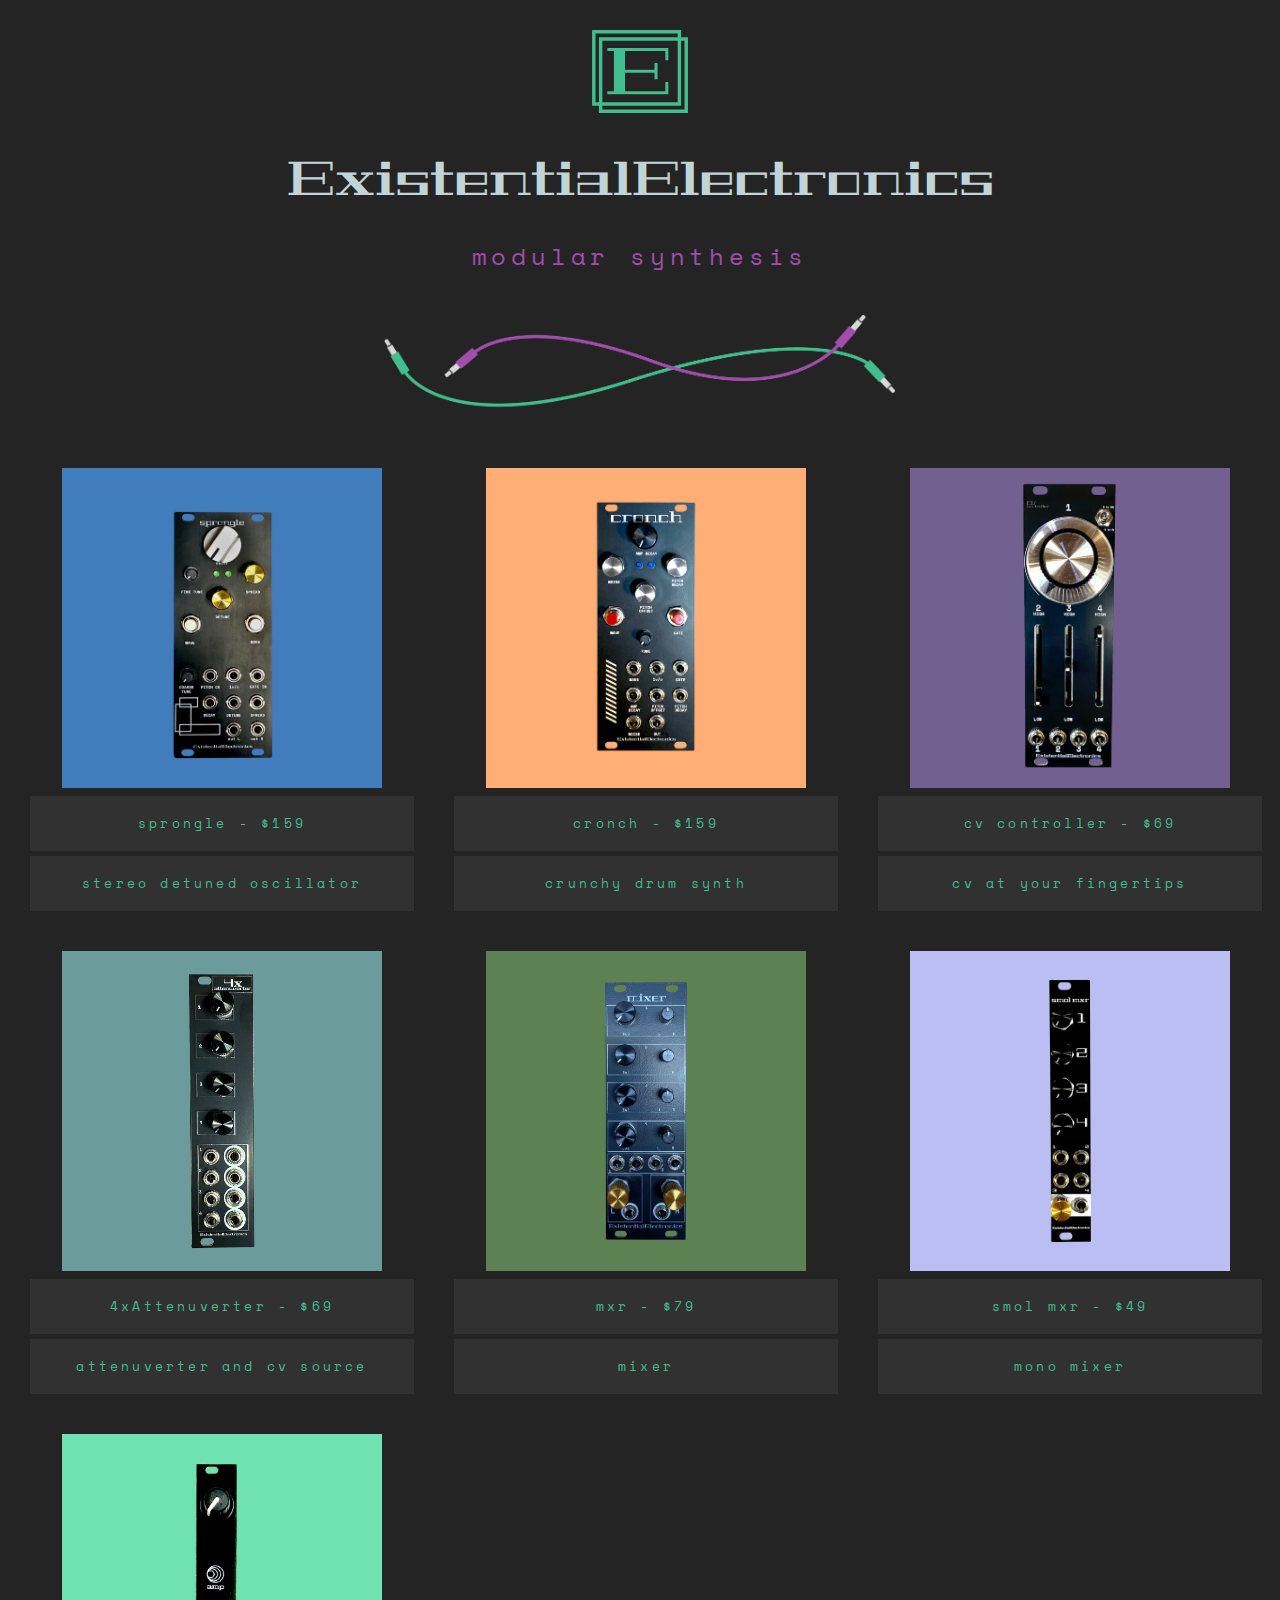
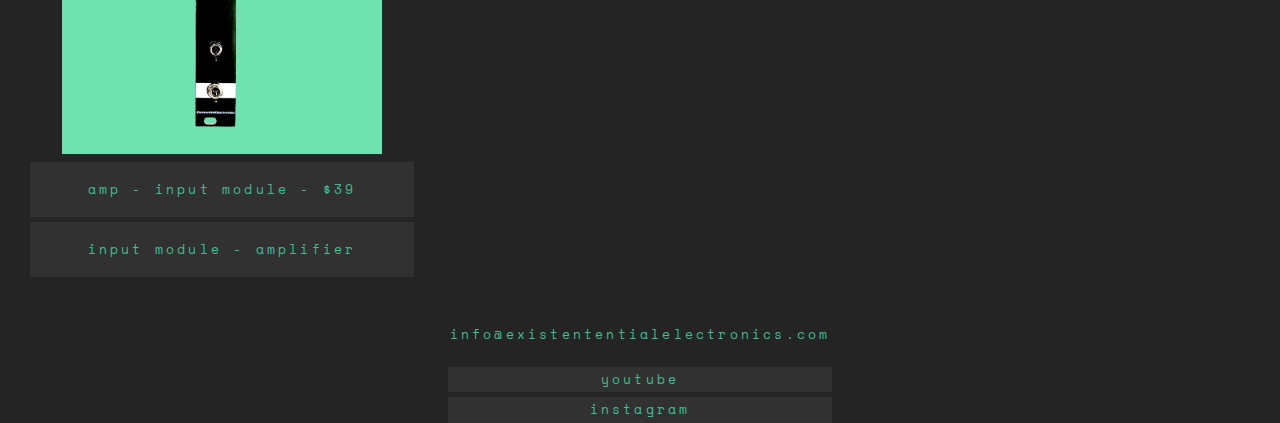
==== index.html @ 74c5ffdb "mxr to mixer" ====
<!DOCTYPE html>
<html>
<head>
    <meta charset="UTF-8" />

    <link rel="preconnect" href="https://fonts.googleapis.com">
<link rel="preconnect" href="https://fonts.gstatic.com" crossorigin>
<link href="https://fonts.googleapis.com/css2?family=Geostar+Fill&family=Space+Mono&display=swap" rel="stylesheet">
<link rel="stylesheet" href="styles.css">
<link rel="icon" type="image/x-icon" href="favicon.png">
<meta name="viewport" content="width=device-width">

<title>ExistentialElectronics</title>
</head>
<body>
   <img class="logo" src="existential emblem.svg" alt="emblem">

    <h1>ExistentialElectronics</h1>
    <h2>modular synthesis</h2>

    <div class="grid-item"><img style="width: 40vw;" src="cables.png" alt="gray"></div>
<!-- grid of products -->
    <div class="grid-container">
    <!-- sprongle -->
         <div class="grid-item">
            <a href="https://existentialelectronics.com/sprongle" target="_self">
                <img class="grid-image" src="sprongle2.22frontblue.png" alt="Sprongle">
                <div class="buy"><p>sprongle - $159</p></div>
                    <div class="buy"><p>stereo detuned oscillator</p></div></a>
                </div>   

<!-- cronch -->
       <div class="grid-item">
        <a href="https://existentialelectronics.com/cronch" target="_self">
            <img class="grid-image" src="cronch_front.png" alt="4x attenuverter">
            <div class="buy"><p>cronch - $159 </p></div>
                <div class="buy"><p>crunchy drum synth</p></div></a>
            </div>
  
  
<!-- cv controller -->
    <div class="grid-item">
        <a href="https://existentialelectronics.com/cv-controller" target="_self">
            <img class="grid-image" src="cv_controller_purple.png" alt="linear cv controller">
                <div class="buy"><p>cv controller - $69<br> </p></div>
                <div class="buy"><p>cv at your fingertips</p></div></a>
                </div>


<!-- attenuverter -->
        <div class="grid-item">
            <a href="https://existentialelectronics.com/attenuverter" target="_self">
                <img class="grid-image" src="attenuverter4.0bluegray.png" alt="4x attenuverter">
                <div class="buy"><p>4xAttenuverter - $69 </p></div>
                    <div class="buy"><p>attenuverter and cv source</p></div></a>
                </div>
      



<!-- mxr -->
        <div class="grid-item">
            <a href="https://existentialelectronics.com/mxr" target="_self">
                <img class="grid-image" src="mxr_green.png" alt="mxr"><div class="buy"><p>mxr - $79 <br></p></div>
                <div class="buy"><p>mixer</p></div></a>
            </div>
        

    <!-- smol mxr  -->
    <div class="grid-item">
        <a href="https://existentialelectronics.com/smol-mxr" target="_self">
            <img class="grid-image" src="smol mxr.png" alt="linear cv controller">
            <div class="buy"><p>smol mxr - $49<br></p></div>
            <div class="buy"><p>mono mixer</p></div></a>
        </div>
       
    <!-- amp  -->
        <div class="grid-item">
            <a href="https://existentialelectronics.com/amp" target="_self">
                <img class="grid-image" src="amp front teal.png" alt="linear cv controller">
                    <div class="buy"><p>amp - input module - $39<br></p></div>
                    <div class="buy"><p>input module - amplifier</p></div></a>
                </div>

    
        <div class="grid-item"></div>
                
        <div class="grid-item"></div>

        <!-- <div class="grid-item"><div class="buy"><h3>Clearance:</h3></div>
            <div class="buy"><a href="https://reverb.com/item/76385346-4x-attenuverter-quad-attenuverter-cv-controller-existentialelectronics" target="_blank"> Attenuverter: Old Model</a></div></div> -->

                </div>
                <!-- end grid of products -->



                
                <div class="email"><a href="mailto: info@existententialelectronics.com" target="_blank">info@existententialelectronics.com</a></div>

                    <div class="buy"><a href="https://youtube.com/@existentialelectronics" target="_blank">youtube</a></div>
                    <div class="buy"><a href="https://www.instagram.com/existentialelectronics/" target="_blank">instagram</a></div>

</body>
</html>
---- styles.css ----
html{
    margin: 0;
    width: 100%;
    height: 100%;}

body{
    font-family: 'Space Mono', monospace;
    background-color: #242424;
    text-align: center;
    margin: 0;
    width: 100%;
    height: 100%;
}


h1{
    font-family: 'Geostar Fill', serif;
    font-weight: 400;
    font-size: .7rem;
    color: #c1d5d6;
    padding-top: 0;
}

h2{

    font-weight: 400;
    font-family: 'Space Mono', monospace;
    font-size: .5rem;
    letter-spacing: .3rem;
    color: #a14eac;
    text-align: center;
    padding: 0;
}

h3{

    font-weight: 400;
    font-family: 'Geostar Fill', serif;
    font-size: .5rem;
    letter-spacing: .3rem;
    color: #cacaca;
    text-align: center;
    padding: 0;
}

p{
    font-family: 'Space Mono', monospace;
    font-size: .4rem;
    font-weight: 400;
    color: #42BD91;
    text-align: center;
    line-height: 150%;


}

a{
    font-family: 'Space Mono', monospace;
    font-size: .4rem;
    font-weight: 400;
    color: #42BD91;
    text-align: center;
    line-height: 120%;
    letter-spacing: .2rem;
    display: block;
    text-decoration: none;


}

iframe{ 
    padding: 10px;
    margin: 10px;
    margin: auto;
    width: 150px;
    
}

.logo{

    width: 3rem;
    padding-top: 30px;
    padding-bottom: 0px;
}

.grid-container {
    display: grid;
    grid-template-columns: auto;
    padding: 10px;
    text-align: center;
  }

  .grid-item {
    
    padding: 20px;
    text-align: center;

  }

  .grid-image {
    width: 60vw;

  }


  .email {
padding:20px;  }


  .page-image {
    width: 60vw;



  }

  .buy{
    background-color: #313131;
    padding-top: 5px;
    padding-bottom: 5px;
    width: 60vw;
    text-align: center;
    margin: auto;
    margin-top: 5px;
  }

  .item-description{
    background-color: #313131;
    padding-top: 5px;
    padding-bottom: 5px;
    padding-left: 5px;
    padding-right: 5px;
    width: 60vw;
    text-align: center;
    margin: auto;
    margin-top: 5px;


  }


  @media  only screen and (min-width: 600px) {
    h1{
        font-size: 1.3rem ;
    }
    h2{
        font-size: 0.75em ;
    }

    
    h3{
        font-size: 0.75em ;
    }

    p{
        font-size: .75rem;
    }   

    a{
        font-size: .75rem;
    }   


    .logo{
        width: 4rem;
    }


 
      
  }


  @media   only screen and (min-width: 800px) {
    h1{
    font-size: 2rem ;
    }
    h2{
        font-size: 1rem ;
    }

    h3{
        font-size: 1rem ;
    }
    .grid-container {
        grid-template-columns: auto auto auto;

    }
    .grid-image{   
         width: 25vw;
    }

    .buy{
    width:30vw;

    }

    
    .item-description{
        width:30vw;
    
        }

    p{
        font-size: .8rem;
    }
    a{
        font-size: .8rem;
    }

    .logo{
        width: 5rem;
    }


  }


  @media  only screen and (min-width: 950px) {
    h1{
    font-size: 3rem;
    }
    h2{
        font-size: 1.5rem;
    }

    h3{
        font-size: 1.5rem;
    }

    .logo{
        width: 6rem;
    }



  }
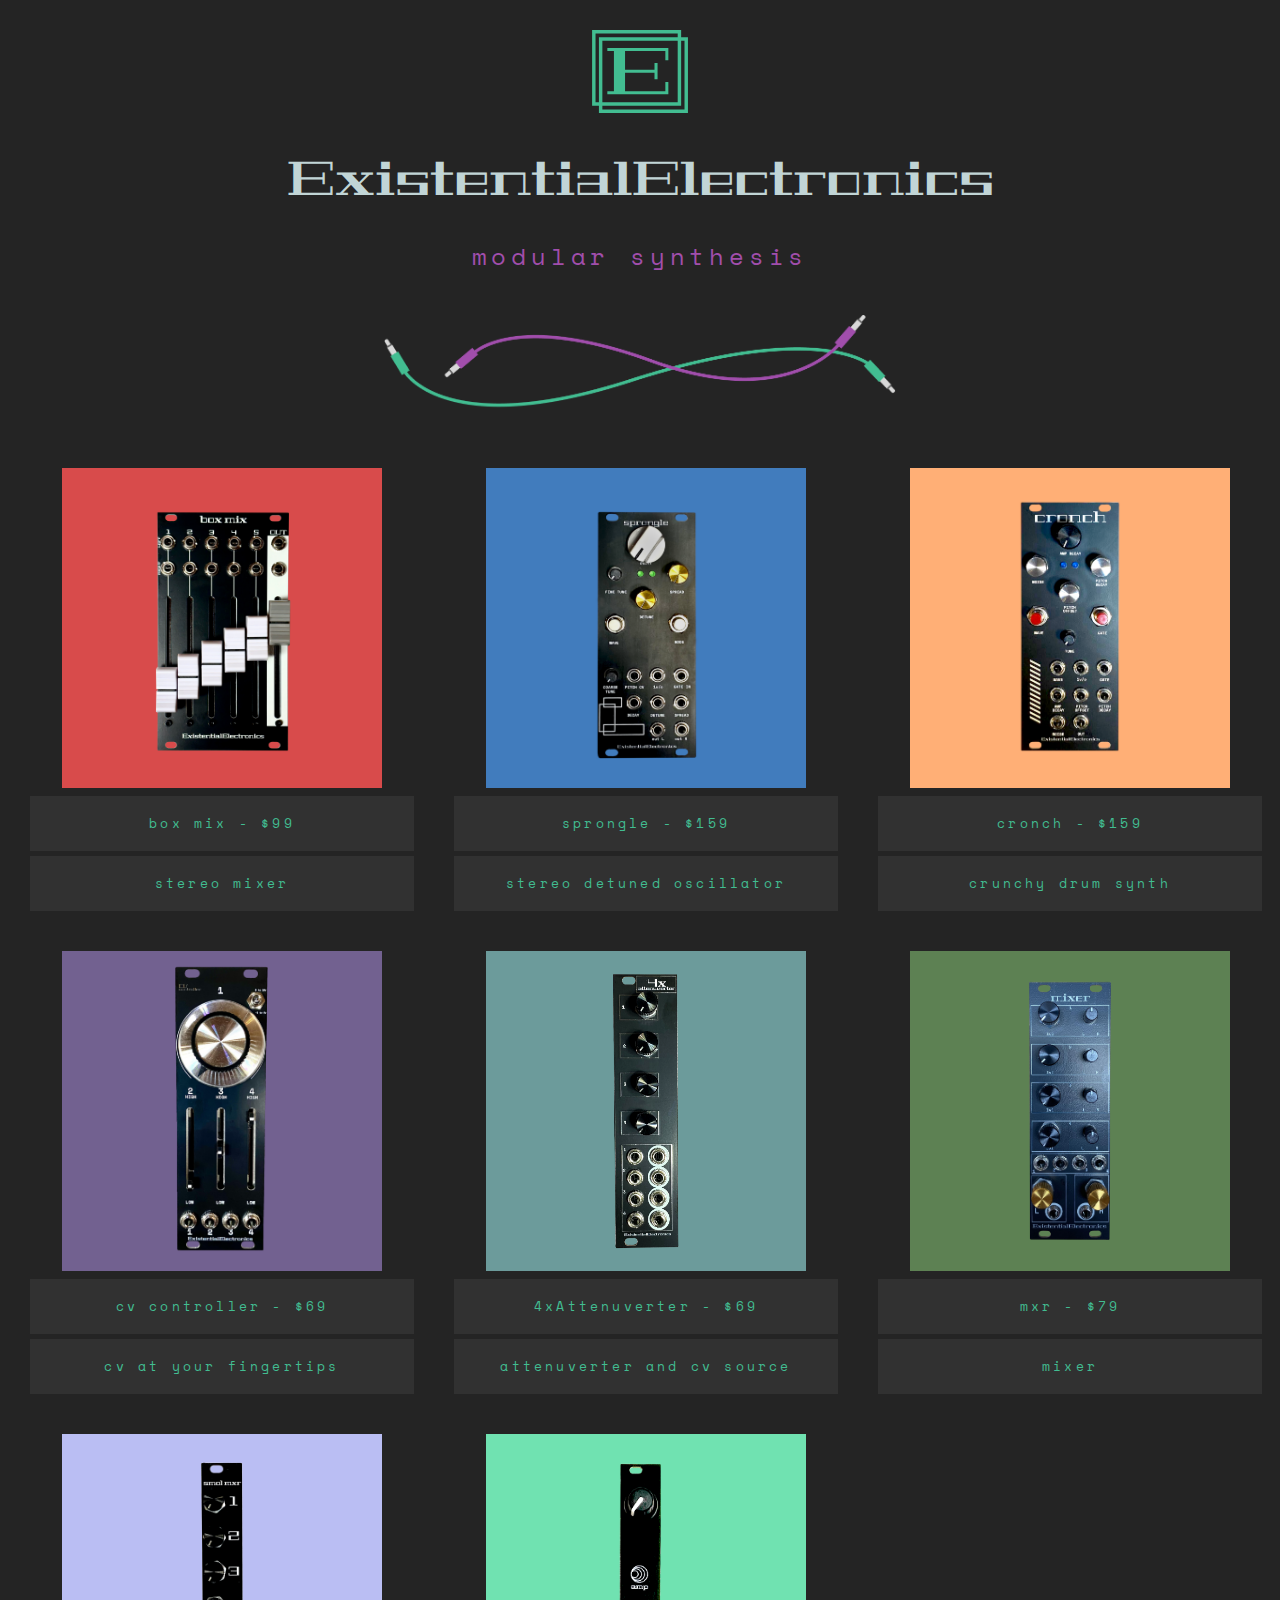
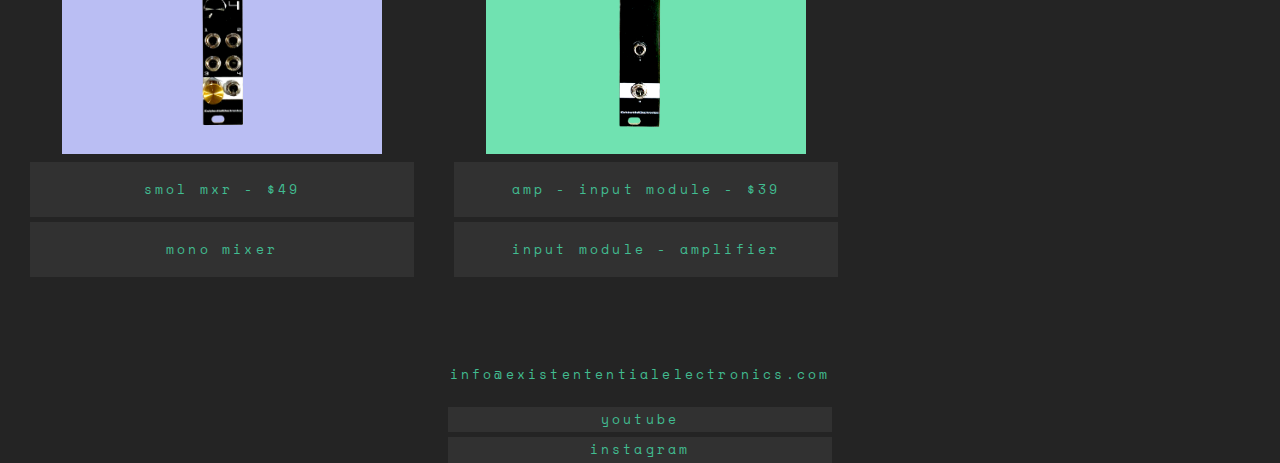
==== commit c6dff9e1: "add box mix" ====
--- a/index.html
+++ b/index.html
@@ -21,6 +21,15 @@
     <div class="grid-item"><img style="width: 40vw;" src="cables.png" alt="gray"></div>
 <!-- grid of products -->
     <div class="grid-container">
+    
+    <!-- box mix -->
+    <div class="grid-item">
+        <a href="https://existentialelectronics.com/box-mix" target="_self">
+            <img class="grid-image" src="box mix front.png" alt="Sprongle">
+            <div class="buy"><p>box mix - $99</p></div>
+                <div class="buy"><p>stereo mixer</p></div></a>
+            </div>   
+
     <!-- sprongle -->
          <div class="grid-item">
             <a href="https://existentialelectronics.com/sprongle" target="_self">
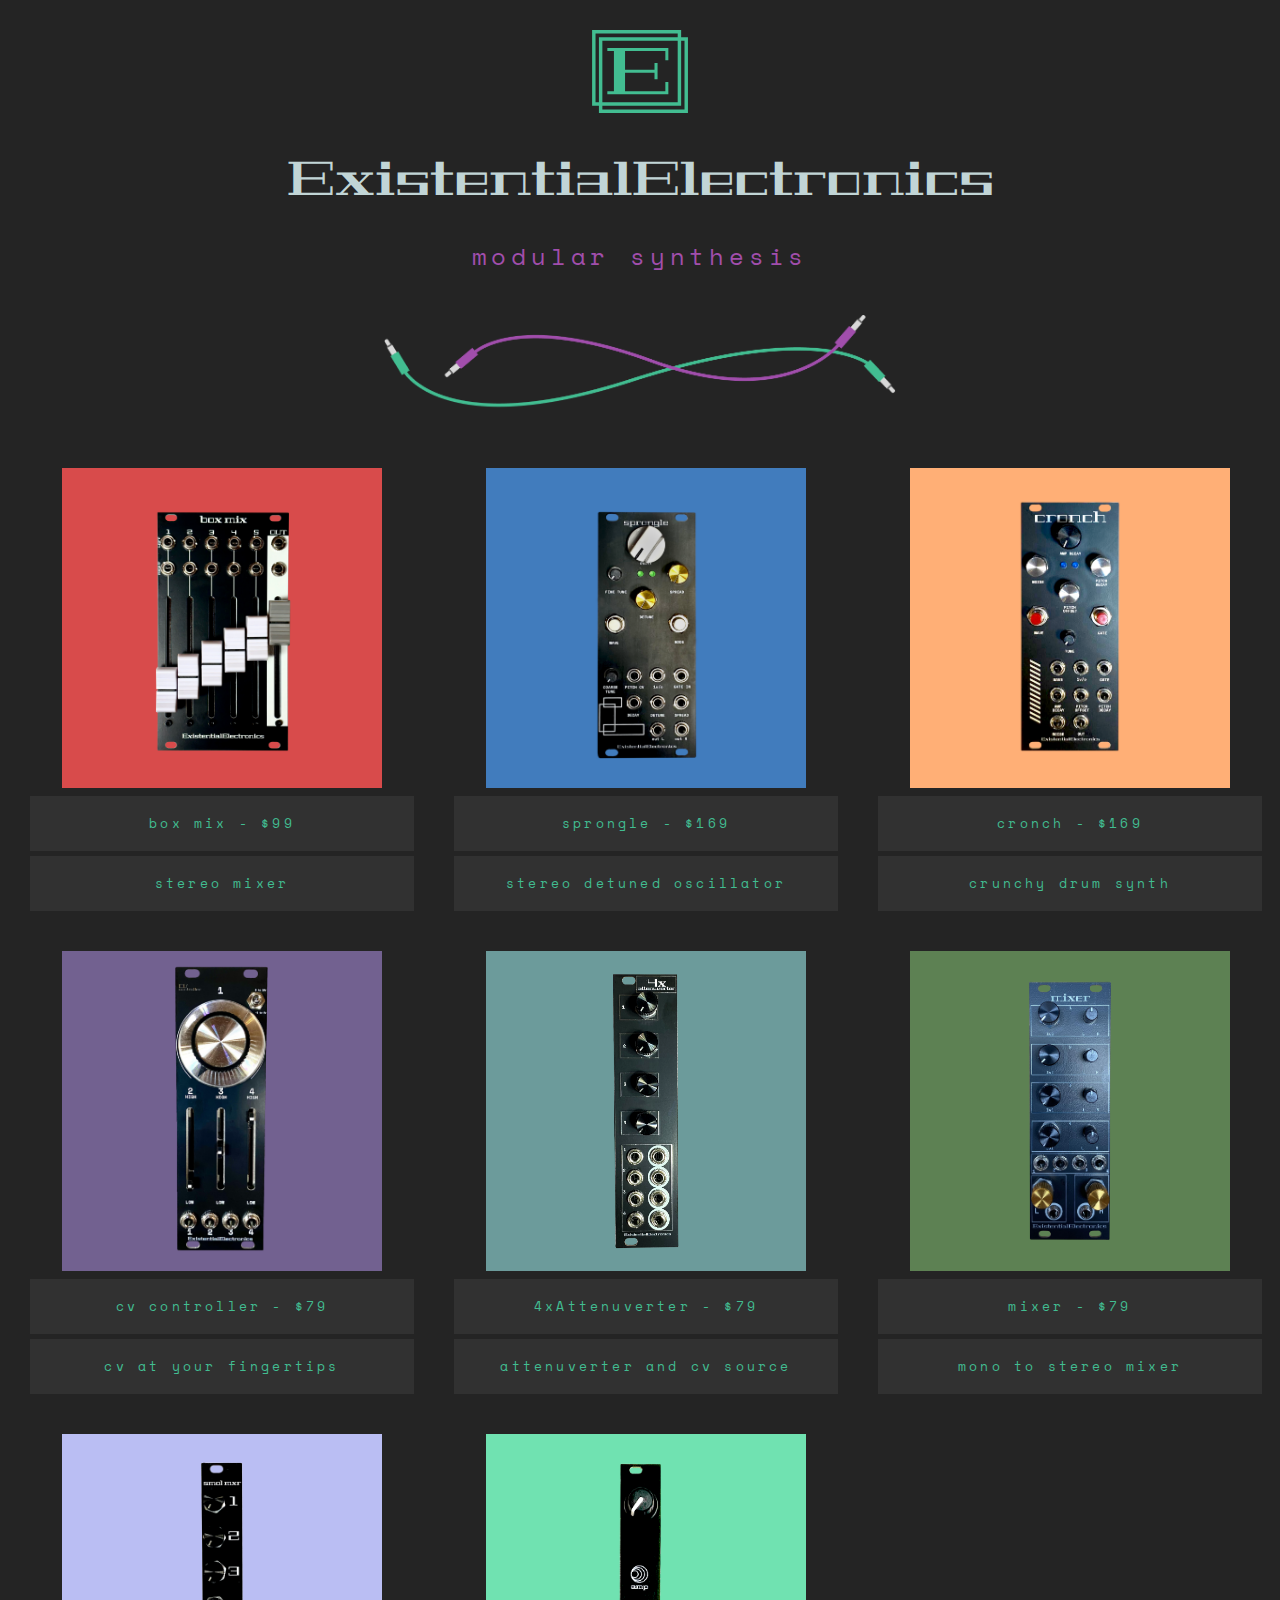
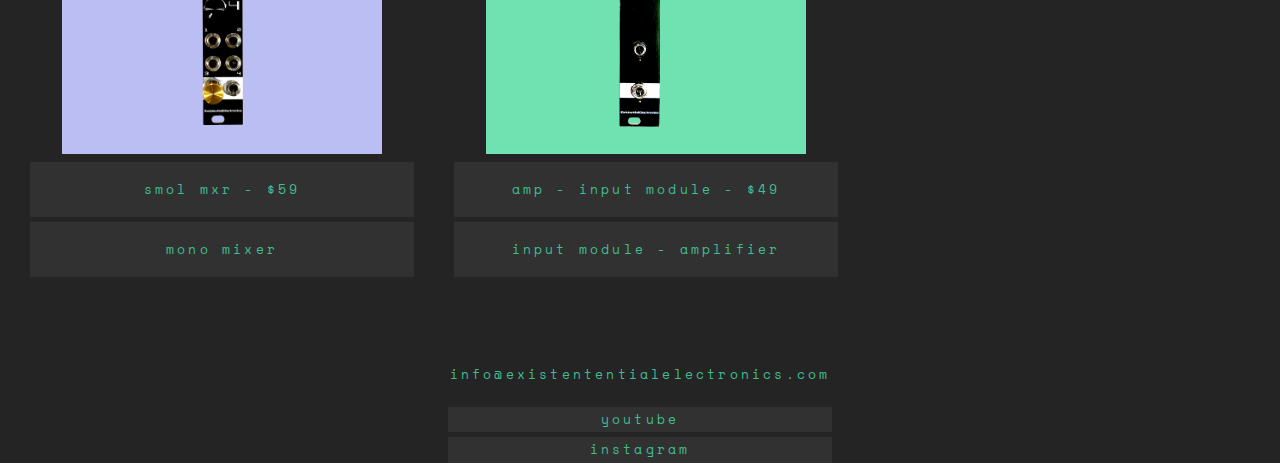
==== commit fab64e81: "Pricing update, link update" ====
--- a/index.html
+++ b/index.html
@@ -34,7 +34,7 @@
          <div class="grid-item">
             <a href="https://existentialelectronics.com/sprongle" target="_self">
                 <img class="grid-image" src="sprongle2.22frontblue.png" alt="Sprongle">
-                <div class="buy"><p>sprongle - $159</p></div>
+                <div class="buy"><p>sprongle - $169</p></div>
                     <div class="buy"><p>stereo detuned oscillator</p></div></a>
                 </div>   
 
@@ -42,7 +42,7 @@
        <div class="grid-item">
         <a href="https://existentialelectronics.com/cronch" target="_self">
             <img class="grid-image" src="cronch_front.png" alt="4x attenuverter">
-            <div class="buy"><p>cronch - $159 </p></div>
+            <div class="buy"><p>cronch - $169 </p></div>
                 <div class="buy"><p>crunchy drum synth</p></div></a>
             </div>
   
@@ -51,7 +51,7 @@
     <div class="grid-item">
         <a href="https://existentialelectronics.com/cv-controller" target="_self">
             <img class="grid-image" src="cv_controller_purple.png" alt="linear cv controller">
-                <div class="buy"><p>cv controller - $69<br> </p></div>
+                <div class="buy"><p>cv controller - $79<br> </p></div>
                 <div class="buy"><p>cv at your fingertips</p></div></a>
                 </div>
 
@@ -60,7 +60,7 @@
         <div class="grid-item">
             <a href="https://existentialelectronics.com/attenuverter" target="_self">
                 <img class="grid-image" src="attenuverter4.0bluegray.png" alt="4x attenuverter">
-                <div class="buy"><p>4xAttenuverter - $69 </p></div>
+                <div class="buy"><p>4xAttenuverter - $79 </p></div>
                     <div class="buy"><p>attenuverter and cv source</p></div></a>
                 </div>
       
@@ -70,8 +70,8 @@
 <!-- mxr -->
         <div class="grid-item">
             <a href="https://existentialelectronics.com/mxr" target="_self">
-                <img class="grid-image" src="mxr_green.png" alt="mxr"><div class="buy"><p>mxr - $79 <br></p></div>
-                <div class="buy"><p>mixer</p></div></a>
+                <img class="grid-image" src="mxr_green.png" alt="mxr"><div class="buy"><p>mixer - $79 <br></p></div>
+                <div class="buy"><p>mono to stereo mixer</p></div></a>
             </div>
         
 
@@ -79,7 +79,7 @@
     <div class="grid-item">
         <a href="https://existentialelectronics.com/smol-mxr" target="_self">
             <img class="grid-image" src="smol mxr.png" alt="linear cv controller">
-            <div class="buy"><p>smol mxr - $49<br></p></div>
+            <div class="buy"><p>smol mxr - $59<br></p></div>
             <div class="buy"><p>mono mixer</p></div></a>
         </div>
        
@@ -87,7 +87,7 @@
         <div class="grid-item">
             <a href="https://existentialelectronics.com/amp" target="_self">
                 <img class="grid-image" src="amp front teal.png" alt="linear cv controller">
-                    <div class="buy"><p>amp - input module - $39<br></p></div>
+                    <div class="buy"><p>amp - input module - $49<br></p></div>
                     <div class="buy"><p>input module - amplifier</p></div></a>
                 </div>
 
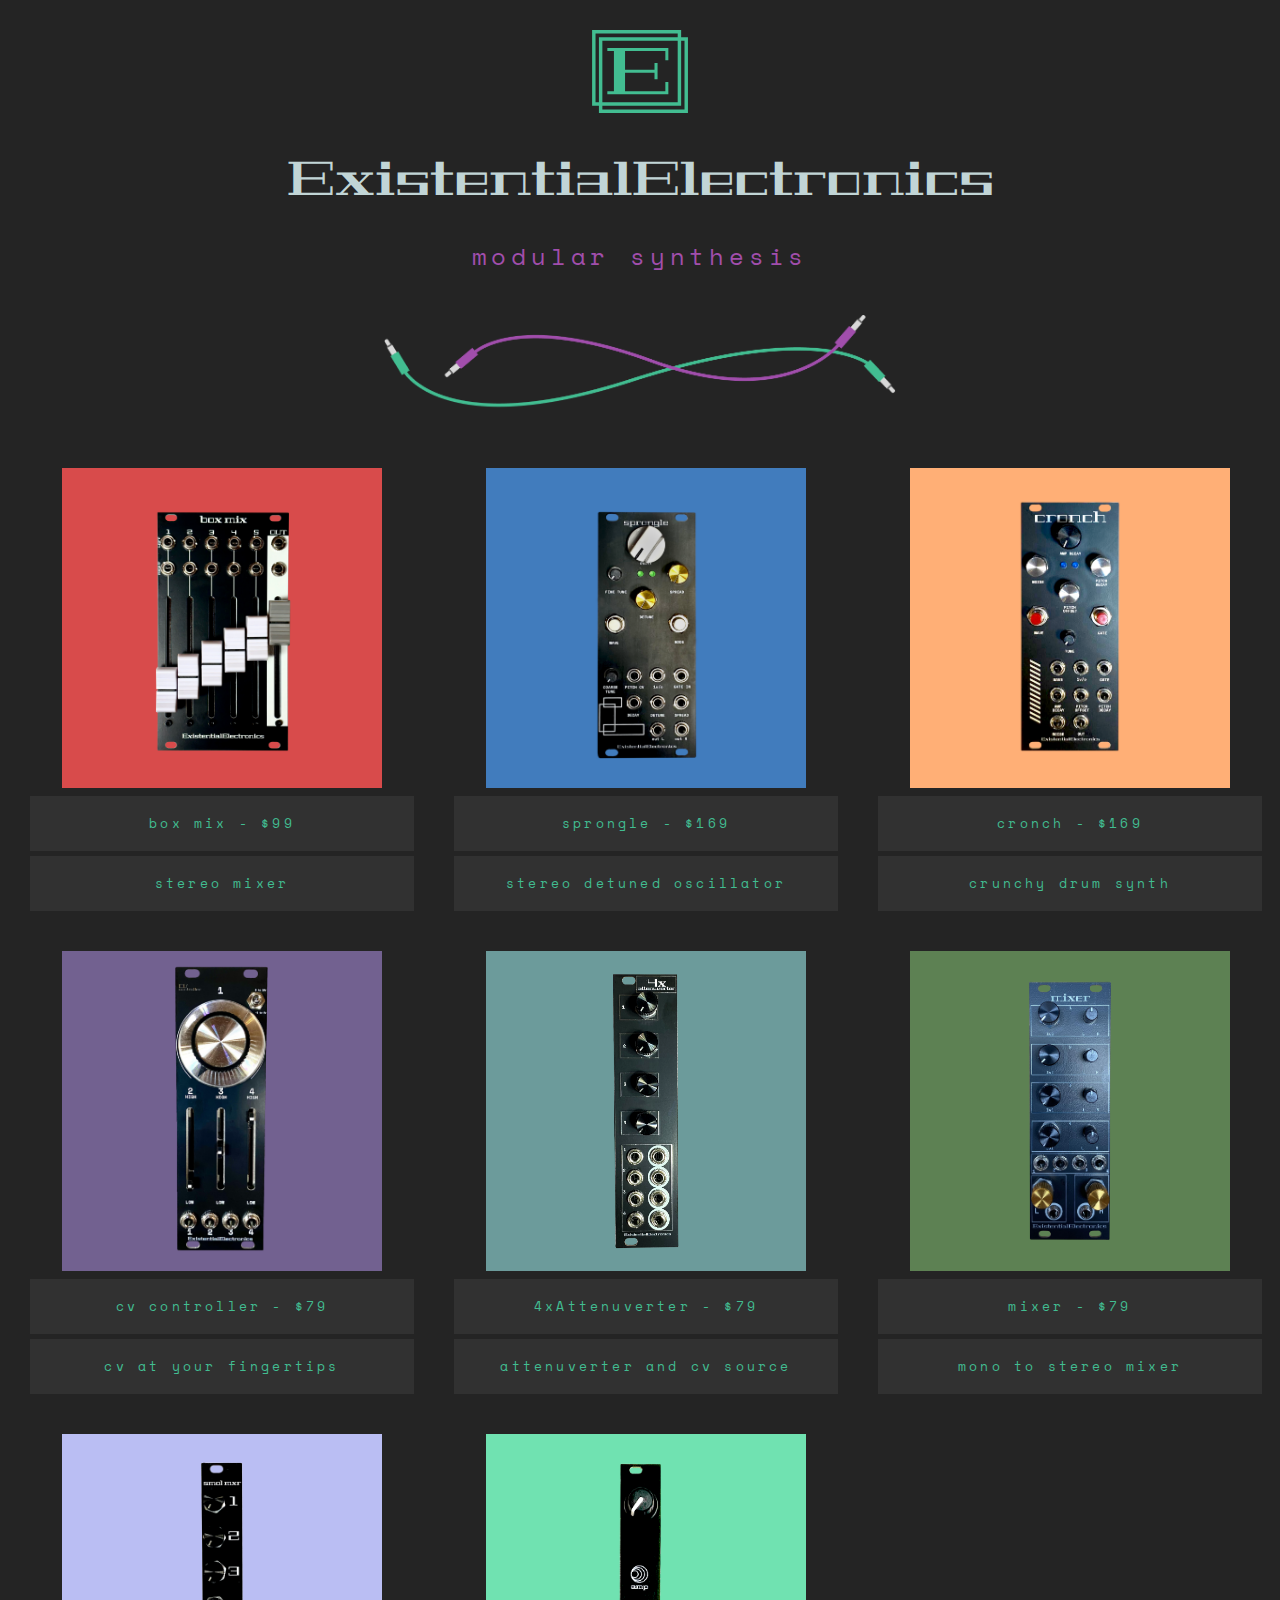
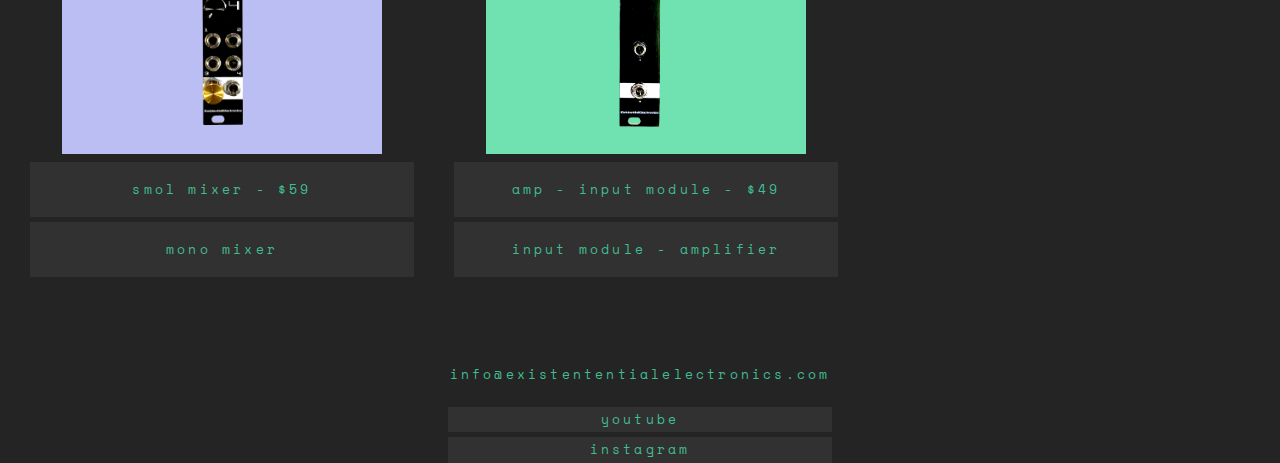
==== commit da147c66: "smol update" ====
--- a/index.html
+++ b/index.html
@@ -13,12 +13,13 @@
 <title>ExistentialElectronics</title>
 </head>
 <body>
-   <img class="logo" src="existential emblem.svg" alt="emblem">
-
+    <img class="logo" src="existential emblem.svg" alt="emblem">
     <h1>ExistentialElectronics</h1>
     <h2>modular synthesis</h2>
+    <div class="grid-item"><img style="width: 40vw;" src="cables.png" alt="gray"></div>
 
-    <div class="grid-item"><img style="width: 40vw;" src="cables.png" alt="gray"></div>
+
+
 <!-- grid of products -->
     <div class="grid-container">
     
@@ -79,7 +80,7 @@
     <div class="grid-item">
         <a href="https://existentialelectronics.com/smol-mxr" target="_self">
             <img class="grid-image" src="smol mxr.png" alt="linear cv controller">
-            <div class="buy"><p>smol mxr - $59<br></p></div>
+            <div class="buy"><p>smol mixer - $59<br></p></div>
             <div class="buy"><p>mono mixer</p></div></a>
         </div>
        
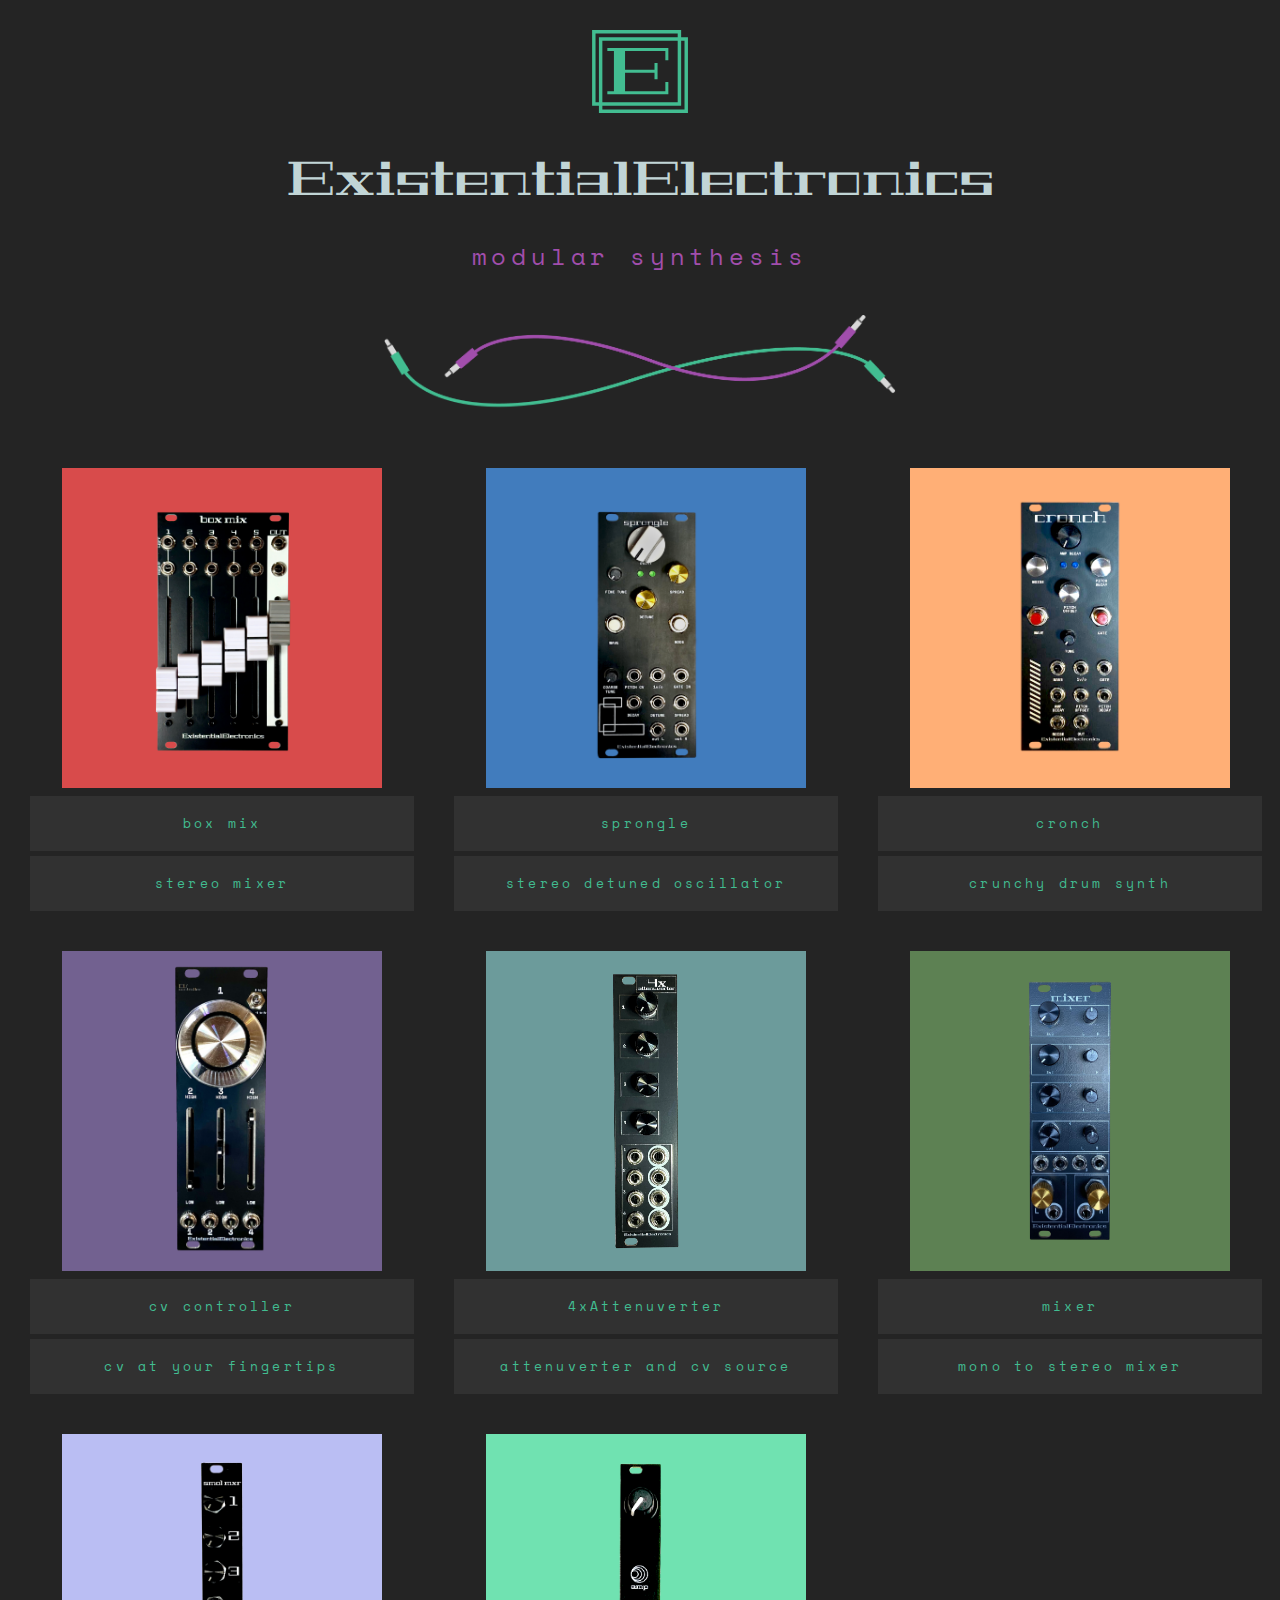
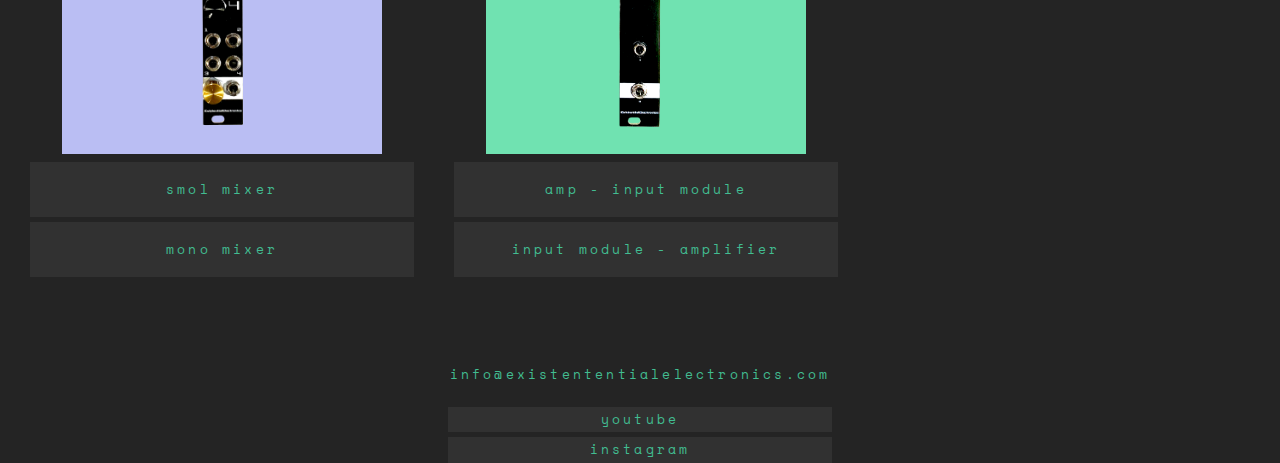
==== commit 5bbdf8e8: "remove prices from main index" ====
--- a/index.html
+++ b/index.html
@@ -27,7 +27,7 @@
     <div class="grid-item">
         <a href="https://existentialelectronics.com/box-mix" target="_self">
             <img class="grid-image" src="box mix front.png" alt="Sprongle">
-            <div class="buy"><p>box mix - $99</p></div>
+            <div class="buy"><p>box mix</p></div>
                 <div class="buy"><p>stereo mixer</p></div></a>
             </div>   
 
@@ -35,7 +35,7 @@
          <div class="grid-item">
             <a href="https://existentialelectronics.com/sprongle" target="_self">
                 <img class="grid-image" src="sprongle2.22frontblue.png" alt="Sprongle">
-                <div class="buy"><p>sprongle - $169</p></div>
+                <div class="buy"><p>sprongle</p></div>
                     <div class="buy"><p>stereo detuned oscillator</p></div></a>
                 </div>   
 
@@ -43,7 +43,7 @@
        <div class="grid-item">
         <a href="https://existentialelectronics.com/cronch" target="_self">
             <img class="grid-image" src="cronch_front.png" alt="4x attenuverter">
-            <div class="buy"><p>cronch - $169 </p></div>
+            <div class="buy"><p>cronch</p></div>
                 <div class="buy"><p>crunchy drum synth</p></div></a>
             </div>
   
@@ -52,7 +52,7 @@
     <div class="grid-item">
         <a href="https://existentialelectronics.com/cv-controller" target="_self">
             <img class="grid-image" src="cv_controller_purple.png" alt="linear cv controller">
-                <div class="buy"><p>cv controller - $79<br> </p></div>
+                <div class="buy"><p>cv controller<br> </p></div>
                 <div class="buy"><p>cv at your fingertips</p></div></a>
                 </div>
 
@@ -61,7 +61,7 @@
         <div class="grid-item">
             <a href="https://existentialelectronics.com/attenuverter" target="_self">
                 <img class="grid-image" src="attenuverter4.0bluegray.png" alt="4x attenuverter">
-                <div class="buy"><p>4xAttenuverter - $79 </p></div>
+                <div class="buy"><p>4xAttenuverter</p></div>
                     <div class="buy"><p>attenuverter and cv source</p></div></a>
                 </div>
       
@@ -71,7 +71,7 @@
 <!-- mxr -->
         <div class="grid-item">
             <a href="https://existentialelectronics.com/mxr" target="_self">
-                <img class="grid-image" src="mxr_green.png" alt="mxr"><div class="buy"><p>mixer - $79 <br></p></div>
+                <img class="grid-image" src="mxr_green.png" alt="mxr"><div class="buy"><p>mixer<br></p></div>
                 <div class="buy"><p>mono to stereo mixer</p></div></a>
             </div>
         
@@ -80,7 +80,7 @@
     <div class="grid-item">
         <a href="https://existentialelectronics.com/smol-mxr" target="_self">
             <img class="grid-image" src="smol mxr.png" alt="linear cv controller">
-            <div class="buy"><p>smol mixer - $59<br></p></div>
+            <div class="buy"><p>smol mixer<br></p></div>
             <div class="buy"><p>mono mixer</p></div></a>
         </div>
        
@@ -88,7 +88,7 @@
         <div class="grid-item">
             <a href="https://existentialelectronics.com/amp" target="_self">
                 <img class="grid-image" src="amp front teal.png" alt="linear cv controller">
-                    <div class="buy"><p>amp - input module - $49<br></p></div>
+                    <div class="buy"><p>amp - input module<br></p></div>
                     <div class="buy"><p>input module - amplifier</p></div></a>
                 </div>
 
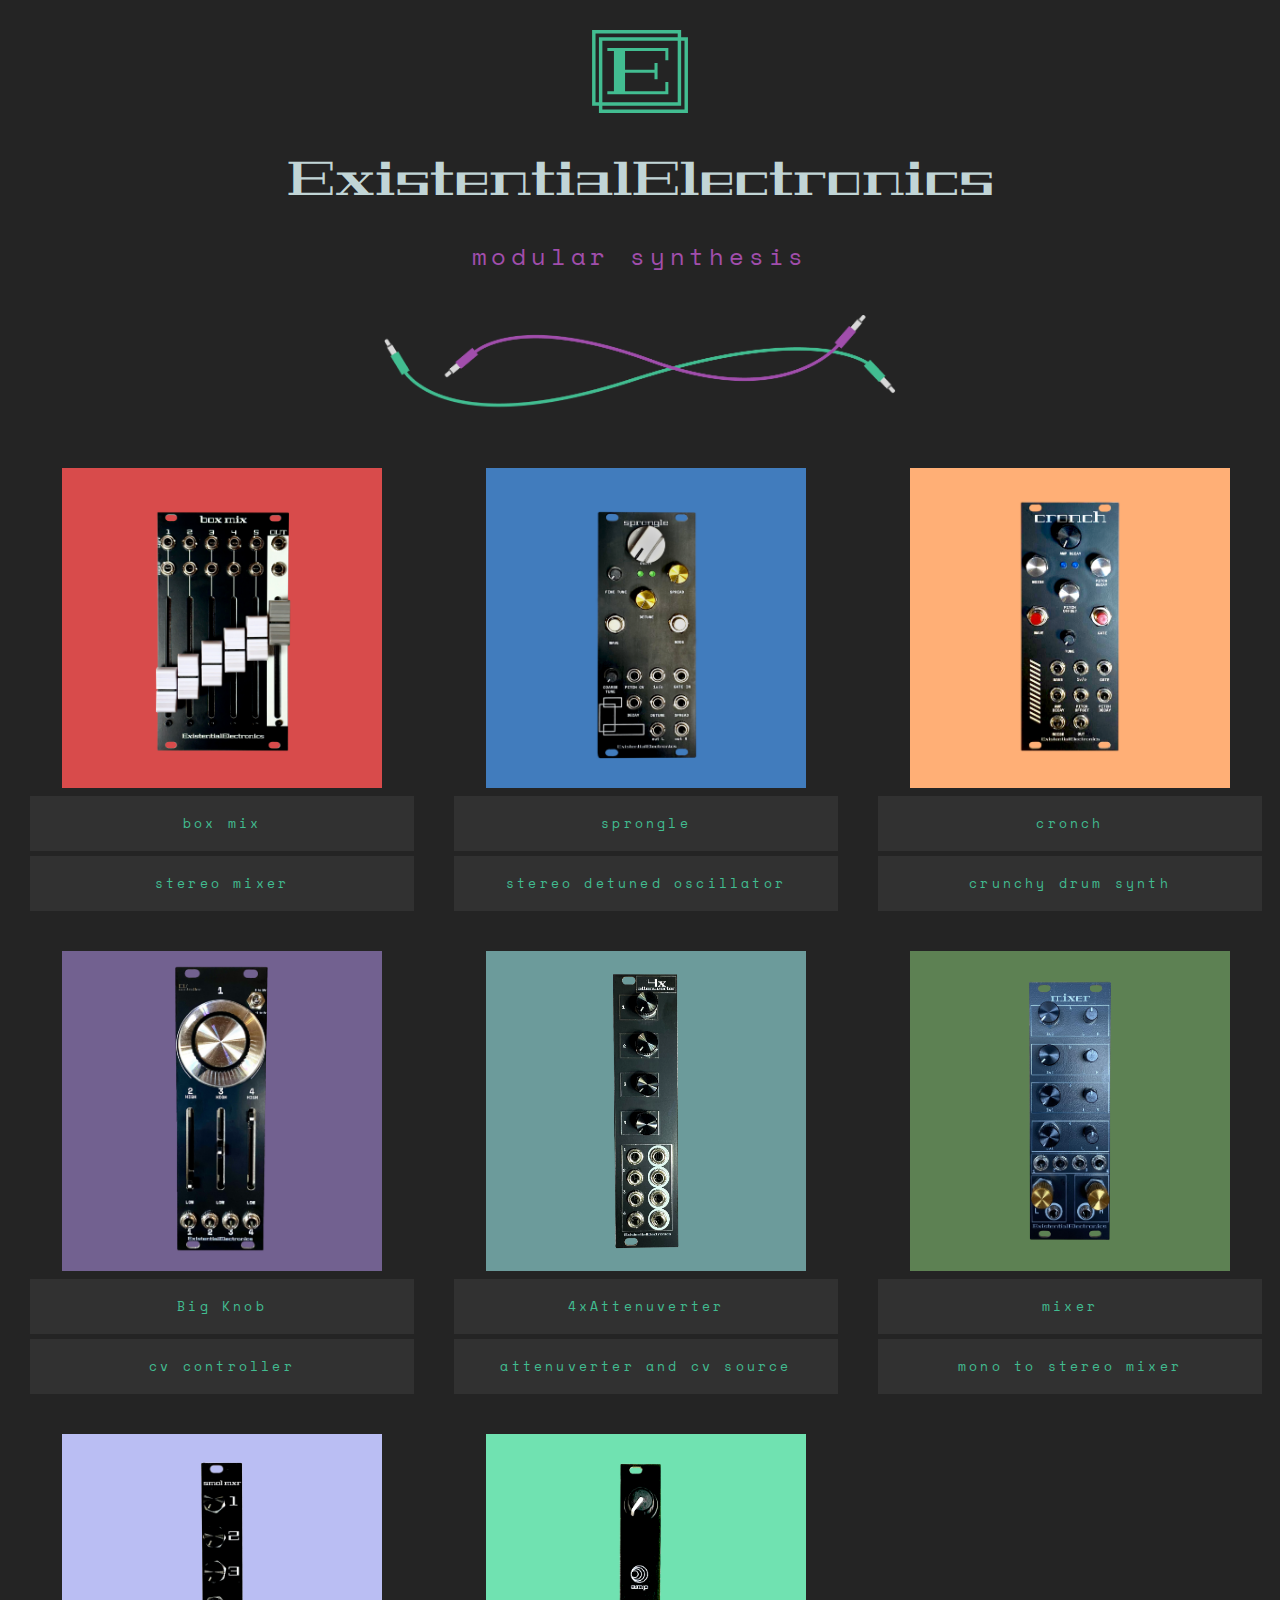
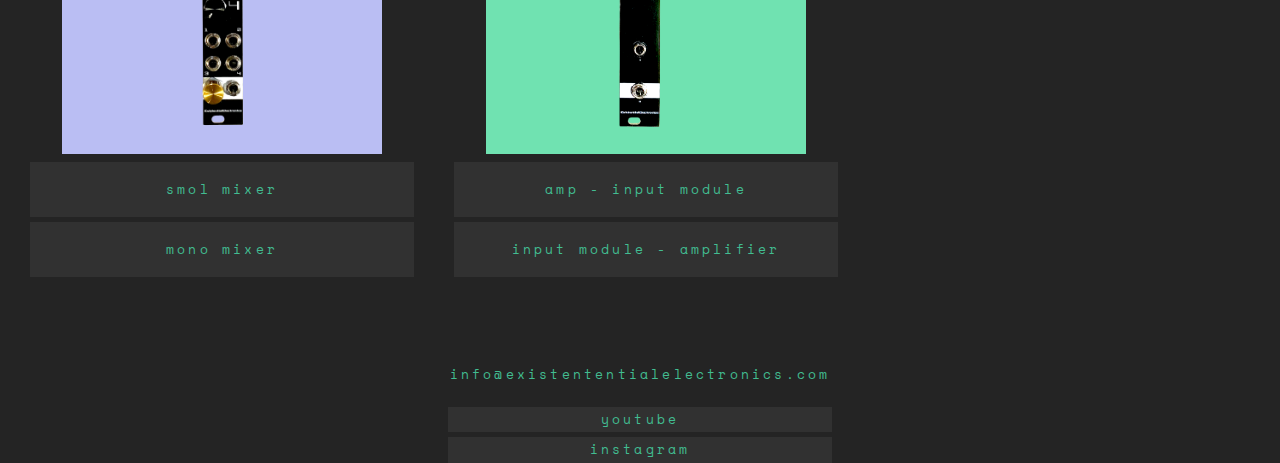
==== commit 520dcb63: "main index big knob name change" ====
--- a/index.html
+++ b/index.html
@@ -52,8 +52,8 @@
     <div class="grid-item">
         <a href="https://existentialelectronics.com/cv-controller" target="_self">
             <img class="grid-image" src="cv_controller_purple.png" alt="linear cv controller">
-                <div class="buy"><p>cv controller<br> </p></div>
-                <div class="buy"><p>cv at your fingertips</p></div></a>
+                <div class="buy"><p>Big Knob<br> </p></div>
+                <div class="buy"><p>cv controller</p></div></a>
                 </div>
 
 
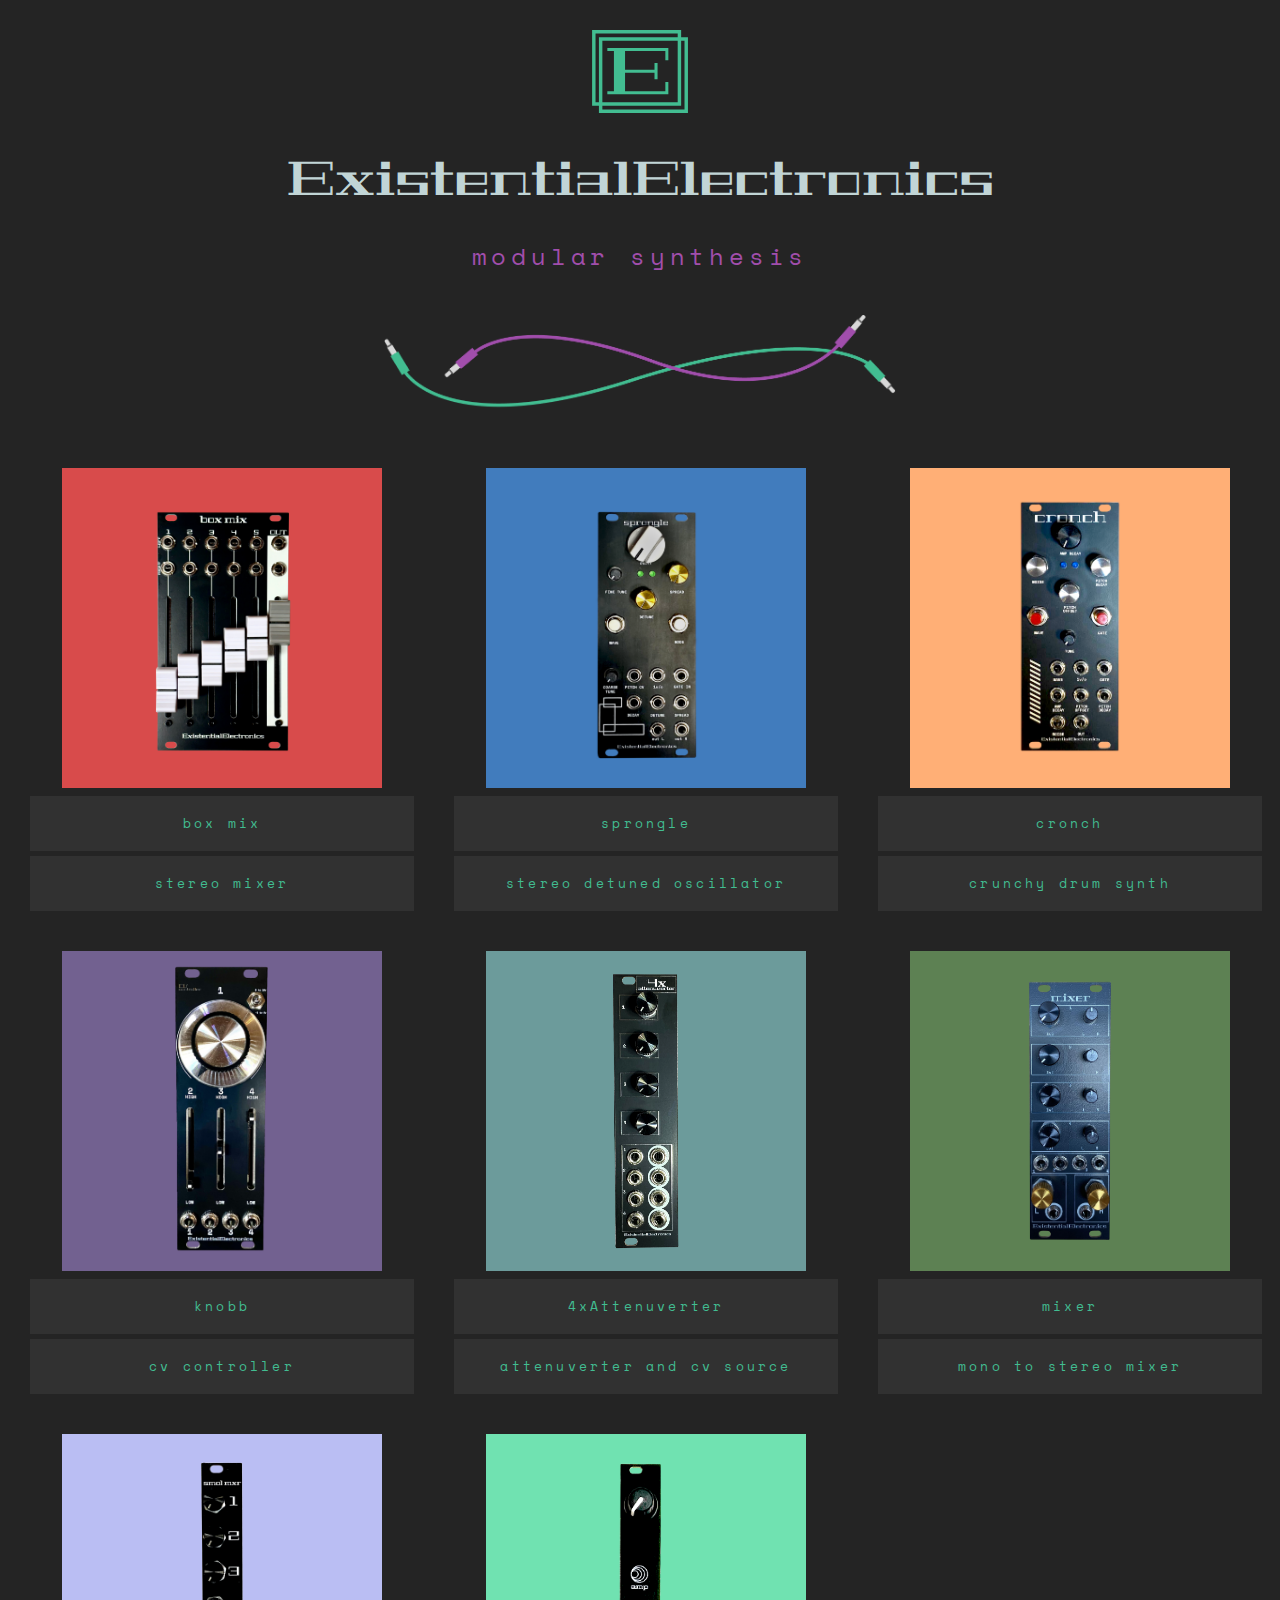
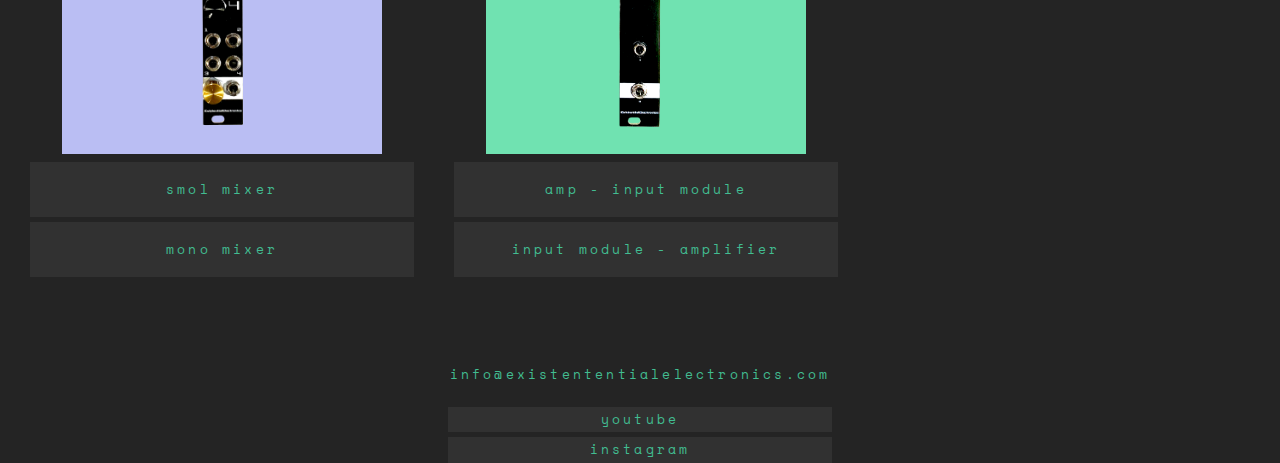
==== commit 6c8a91f0: "knobb name change" ====
--- a/index.html
+++ b/index.html
@@ -52,7 +52,7 @@
     <div class="grid-item">
         <a href="https://existentialelectronics.com/cv-controller" target="_self">
             <img class="grid-image" src="cv_controller_purple.png" alt="linear cv controller">
-                <div class="buy"><p>Big Knob<br> </p></div>
+                <div class="buy"><p>knobb<br> </p></div>
                 <div class="buy"><p>cv controller</p></div></a>
                 </div>
 
